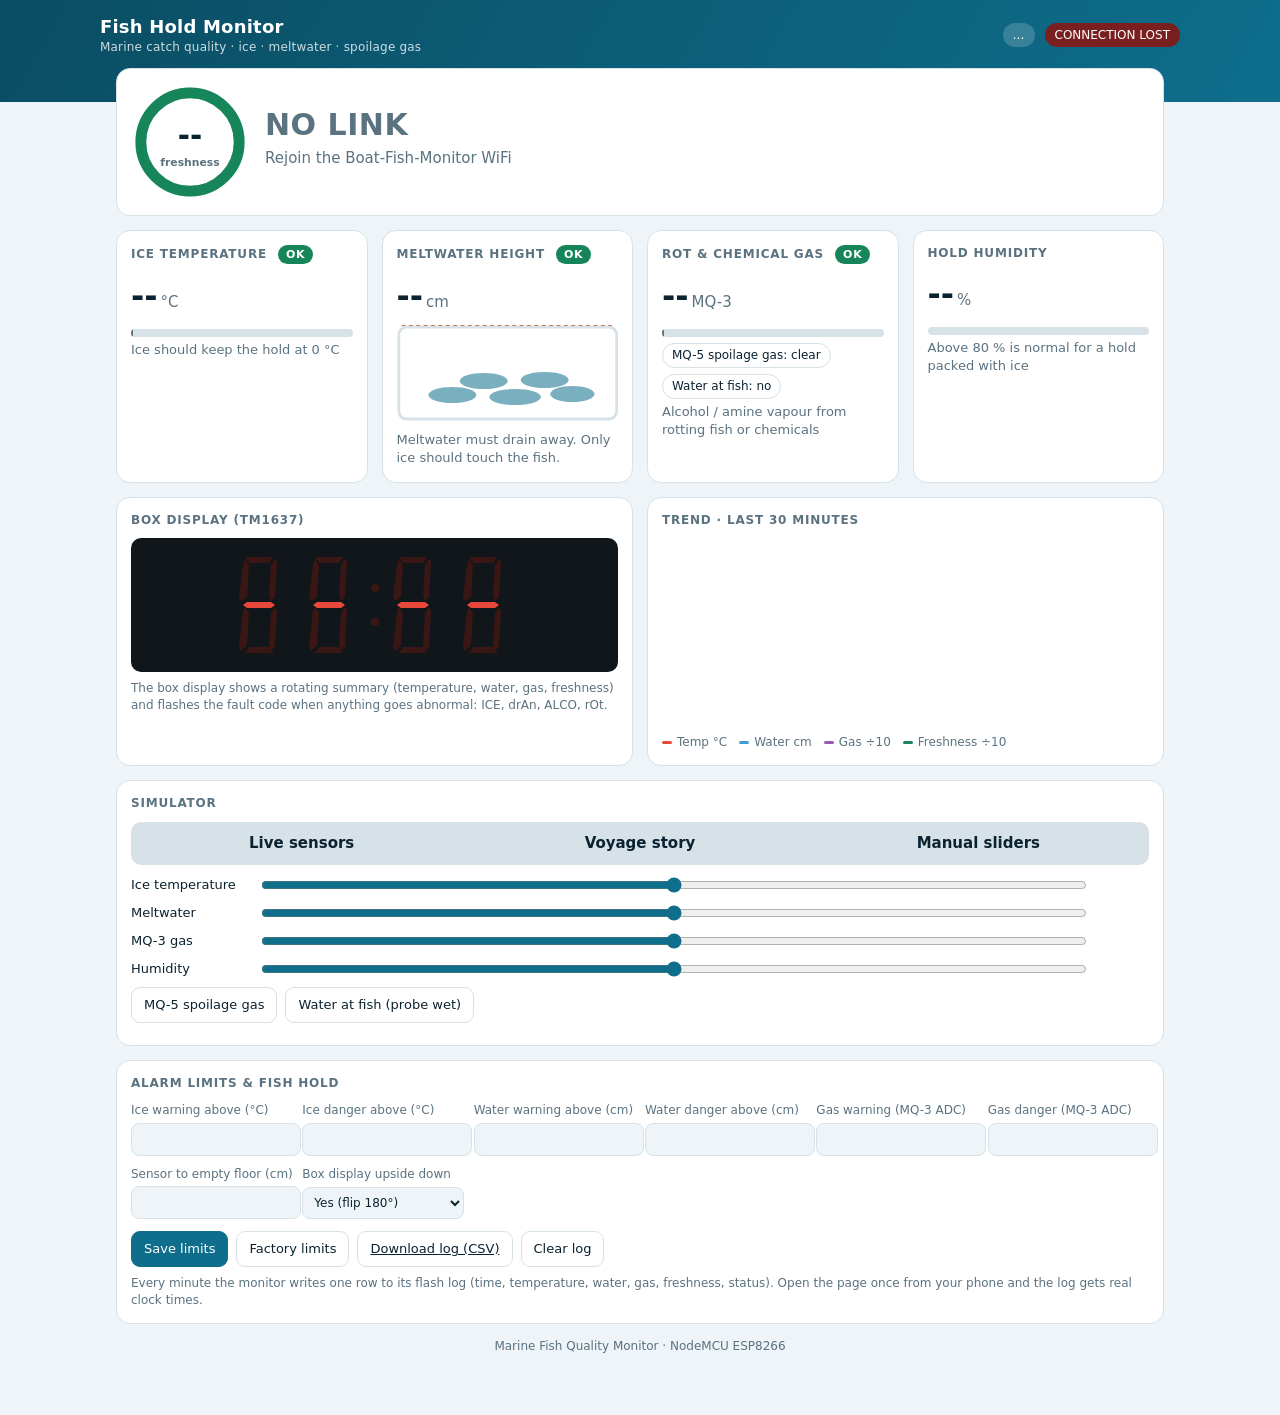
==== iot/fish_quality_monitor/dashboard/index.html @ c2ebf8be "IoT: replace with Marine Fish Quality Monitor (NodeMCU ESP8266) Fish-hold supervisor: DHT11 ice temp" ====
<!doctype html>
<html lang="en">
<head>
<meta charset="utf-8">
<meta name="viewport" content="width=device-width,initial-scale=1">
<title>Fish Hold Monitor</title>
<style>
:root{--bg:#eef4f7;--card:#fff;--ink:#0b2230;--mute:#5b7280;--line:#d6e2e8;--sea:#0e6e8c;--sea2:#0a4d63;
--ok:#16865a;--warn:#c27c00;--bad:#c62828;--water:#3d9bd6;--ice:#bfe6f5;--seg:#e8483b;--segoff:#3a1714;--panel:#10161a}
@media (prefers-color-scheme:dark){:root{--bg:#081419;--card:#0f2129;--ink:#e3eef2;--mute:#8aa3ae;--line:#1d3743;
--sea:#3fb4d6;--sea2:#7fd2ea;--ok:#3ccf8e;--warn:#f0b43a;--bad:#ff6b5e;--water:#4aa8e0;--ice:#1d4a5c}}
*{box-sizing:border-box}body{margin:0;background:var(--bg);color:var(--ink);font:15px/1.4 system-ui,-apple-system,"Segoe UI",Roboto,sans-serif}
header{background:linear-gradient(120deg,var(--sea2),var(--sea));color:#fff;padding:14px 16px 46px}
header .row{display:flex;align-items:center;gap:10px;max-width:1080px;margin:auto}
header h1{font-size:18px;margin:0;flex:1;letter-spacing:.2px}header small{display:block;font-weight:400;opacity:.8;font-size:12px}
.pill{font-size:12px;padding:4px 10px;border-radius:99px;background:rgba(255,255,255,.18);white-space:nowrap}
.pill.off{background:#7a1f1f}
main{max-width:1080px;margin:-34px auto 0;padding:0 16px 40px;display:grid;gap:14px}
.card{background:var(--card);border:1px solid var(--line);border-radius:14px;padding:14px}
.card h2{font-size:12px;letter-spacing:.8px;text-transform:uppercase;color:var(--mute);margin:0 0 10px;font-weight:600}
.hero{display:grid;grid-template-columns:auto 1fr;gap:16px;align-items:center}
.ring{width:118px;height:118px}.ring circle{fill:none;stroke-width:11}.ring .bg{stroke:var(--line)}
.ring .fg{stroke:var(--ok);stroke-linecap:round;transition:stroke-dashoffset .6s,stroke .3s}
.ring text{fill:var(--ink);font-weight:700;text-anchor:middle}
.grade{font-size:30px;font-weight:800;letter-spacing:.5px}.advice{color:var(--mute);margin-top:2px}
.alerts{list-style:none;margin:10px 0 0;padding:0;display:grid;gap:6px;text-align:left}
.alerts li{border-radius:10px;padding:8px 10px;font-size:14px;display:flex;gap:8px}
.alerts li b{white-space:nowrap}
.a-warn{background:color-mix(in srgb,var(--warn) 14%,transparent);border-left:4px solid var(--warn)}
.a-danger{background:color-mix(in srgb,var(--bad) 14%,transparent);border-left:4px solid var(--bad)}
.a-ok{background:color-mix(in srgb,var(--ok) 12%,transparent);border-left:4px solid var(--ok)}
.tiles{display:grid;grid-template-columns:repeat(auto-fit,minmax(230px,1fr));gap:14px}
.tile .v{font-size:32px;font-weight:750}.tile .u{font-size:15px;color:var(--mute);font-weight:500;margin-left:3px}
.tile .s{font-size:13px;margin-top:4px;color:var(--mute)}
.tag{display:inline-block;font-size:11px;font-weight:700;padding:2px 8px;border-radius:99px;margin-left:6px;vertical-align:middle;color:#fff;background:var(--ok)}
.tag.warn{background:var(--warn)}.tag.danger{background:var(--bad)}.tag.na{background:var(--mute)}
.bar{height:8px;border-radius:9px;background:var(--line);margin-top:10px;position:relative;overflow:hidden}
.bar i{position:absolute;left:0;top:0;bottom:0;border-radius:9px;background:var(--sea);transition:width .5s}
.bar u{position:absolute;top:-2px;bottom:-2px;width:2px;background:var(--ink);opacity:.35}
.hold{width:100%;height:96px;margin-top:6px}
.chip{display:inline-block;font-size:12px;padding:3px 9px;border-radius:99px;border:1px solid var(--line);margin:6px 6px 0 0}
.chip.on{background:var(--bad);color:#fff;border-color:var(--bad)}
.two{display:grid;grid-template-columns:1fr 1fr;gap:14px}
.seg{background:var(--panel);border-radius:10px;padding:12px;display:flex;justify-content:center}
.seg svg{width:100%;max-width:300px;height:auto}
canvas{width:100%;height:190px;display:block}
.legend{display:flex;flex-wrap:wrap;gap:12px;font-size:12px;color:var(--mute);margin-top:6px}
.legend span:before{content:"";display:inline-block;width:10px;height:3px;border-radius:2px;margin-right:5px;vertical-align:middle;background:var(--c)}
.seg-tabs{display:flex;background:var(--line);border-radius:10px;padding:3px;gap:3px;margin-bottom:10px}
.seg-tabs button{flex:1;border:0;background:transparent;color:var(--ink);padding:8px;border-radius:8px;font:inherit;font-weight:600;cursor:pointer}
.seg-tabs button.on{background:var(--card);box-shadow:0 1px 3px rgba(0,0,0,.15)}
label.sl{display:grid;grid-template-columns:120px 1fr 56px;gap:8px;align-items:center;font-size:13px;margin:8px 0}
label.sl output{text-align:right;font-variant-numeric:tabular-nums;font-weight:600}
input[type=range]{width:100%;accent-color:var(--sea)}
.tg{display:flex;gap:8px;flex-wrap:wrap;margin-top:6px}
.tg button,.btn{border:1px solid var(--line);background:var(--card);color:var(--ink);border-radius:9px;padding:8px 12px;font:inherit;font-size:13px;cursor:pointer}
.tg button.on{background:var(--bad);border-color:var(--bad);color:#fff}
.btn.pri{background:var(--sea);border-color:var(--sea);color:#fff}
.grid-set{display:grid;grid-template-columns:repeat(auto-fit,minmax(150px,1fr));gap:10px}
.grid-set label{font-size:12px;color:var(--mute);display:grid;gap:4px}
.grid-set input{font:inherit;padding:7px 9px;border:1px solid var(--line);border-radius:8px;background:var(--bg);color:var(--ink)}
.note{font-size:12px;color:var(--mute);margin-top:8px}
.phase{font-size:13px;margin-top:6px;color:var(--sea)}
footer{text-align:center;font-size:12px;color:var(--mute);padding-bottom:20px}
@media (max-width:640px){.two{grid-template-columns:1fr}.hero{grid-template-columns:1fr;justify-items:center;text-align:center}
label.sl{grid-template-columns:96px 1fr 50px}.hero>div{width:100%}.alerts li{flex-direction:column;gap:2px}header{padding-bottom:42px}}
</style>
</head>
<body>
<header><div class="row">
<h1>Fish Hold Monitor<small>Marine catch quality · ice · meltwater · spoilage gas</small></h1>
<span class="pill" id="mode">…</span><span class="pill" id="link">connecting</span>
</div></header>
<main>
<section class="card hero">
  <svg class="ring" viewBox="0 0 120 120"><circle class="bg" cx="60" cy="60" r="50"/>
  <circle class="fg" id="ring" cx="60" cy="60" r="50" stroke-dasharray="314.16" stroke-dashoffset="0" transform="rotate(-90 60 60)"/>
  <text x="60" y="64" font-size="30" id="score">--</text><text x="60" y="84" font-size="11" fill="currentColor" style="fill:var(--mute)">freshness</text></svg>
  <div><div class="grade" id="grade">—</div><div class="advice" id="advice">Waiting for the monitor…</div>
  <div class="phase" id="phase"></div><ul class="alerts" id="alerts"></ul></div>
</section>

<section class="tiles">
  <div class="card tile"><h2>Ice temperature <span class="tag" id="tTag">OK</span></h2>
    <div><span class="v" id="tV">--</span><span class="u">°C</span></div>
    <div class="bar"><i id="tBar"></i><u id="tMk1"></u><u id="tMk2"></u></div>
    <div class="s" id="tS">Ice should keep the hold at 0 °C</div></div>
  <div class="card tile"><h2>Meltwater height <span class="tag" id="wTag">OK</span></h2>
    <div><span class="v" id="wV">--</span><span class="u">cm</span></div>
    <svg class="hold" viewBox="0 0 240 96" preserveAspectRatio="none">
      <rect x="2" y="2" width="236" height="92" rx="8" fill="none" stroke="var(--line)" stroke-width="3"/>
      <rect id="wFill" x="5" y="91" width="230" height="0" fill="var(--water)" opacity=".75"/>
      <g fill="var(--sea)" opacity=".55" id="fish"><ellipse cx="60" cy="70" rx="26" ry="8"/><ellipse cx="128" cy="72" rx="28" ry="8"/><ellipse cx="190" cy="69" rx="24" ry="8"/>
      <ellipse cx="94" cy="56" rx="26" ry="8"/><ellipse cx="160" cy="55" rx="26" ry="8"/></g>
      <line id="wWarn" x1="5" x2="235" stroke="var(--warn)" stroke-dasharray="4 4"/><line id="wDang" x1="5" x2="235" stroke="var(--bad)" stroke-dasharray="4 4"/>
    </svg>
    <div class="s" id="wS">Meltwater must drain away. Only ice should touch the fish.</div></div>
  <div class="card tile"><h2>Rot &amp; chemical gas <span class="tag" id="gTag">OK</span></h2>
    <div><span class="v" id="gV">--</span><span class="u">MQ-3</span></div>
    <div class="bar"><i id="gBar"></i><u id="gMk1"></u><u id="gMk2"></u></div>
    <span class="chip" id="mq5">MQ-5 spoilage gas: clear</span><span class="chip" id="wet">Water at fish: no</span>
    <div class="s" id="gS">Alcohol / amine vapour from rotting fish or chemicals</div></div>
  <div class="card tile"><h2>Hold humidity</h2>
    <div><span class="v" id="hV">--</span><span class="u">%</span></div>
    <div class="bar"><i id="hBar" style="background:var(--water)"></i></div>
    <div class="s">Above 80 % is normal for a hold packed with ice</div></div>
</section>

<section class="two">
  <div class="card"><h2>Box display (TM1637)</h2>
    <div class="seg"><svg id="segs" viewBox="0 0 300 110"></svg></div>
    <div class="note">The box display shows a rotating summary (temperature, water, gas, freshness) and flashes the fault code when anything goes abnormal: ICE, drAn, ALCO, rOt.</div></div>
  <div class="card"><h2>Trend · last 30 minutes</h2><canvas id="chart"></canvas>
    <div class="legend"><span style="--c:#e8483b">Temp °C</span><span style="--c:#3d9bd6">Water cm</span><span style="--c:#9b59b6">Gas ÷10</span><span style="--c:#16865a">Freshness ÷10</span></div></div>
</section>

<section class="card"><h2>Simulator</h2>
  <div class="seg-tabs" id="modeTabs"><button data-m="live">Live sensors</button><button data-m="story">Voyage story</button><button data-m="manual">Manual sliders</button></div>
  <div id="manual">
    <label class="sl">Ice temperature<input type="range" id="sT" min="-2" max="12" step="0.5"><output id="oT"></output></label>
    <label class="sl">Meltwater<input type="range" id="sW" min="0" max="12" step="0.5"><output id="oW"></output></label>
    <label class="sl">MQ-3 gas<input type="range" id="sG" min="0" max="1023" step="1"><output id="oG"></output></label>
    <label class="sl">Humidity<input type="range" id="sH" min="30" max="100" step="1"><output id="oH"></output></label>
    <div class="tg"><button id="bRot">MQ-5 spoilage gas</button><button id="bWet">Water at fish (probe wet)</button></div>
  </div>
  <div class="note" id="simNote"></div>
</section>

<section class="card"><h2>Alarm limits &amp; fish hold</h2>
  <div class="grid-set">
    <label>Ice warning above (°C)<input id="cTw" type="number" step="0.5"></label>
    <label>Ice danger above (°C)<input id="cTd" type="number" step="0.5"></label>
    <label>Water warning above (cm)<input id="cWw" type="number" step="0.5"></label>
    <label>Water danger above (cm)<input id="cWd" type="number" step="0.5"></label>
    <label>Gas warning (MQ-3 ADC)<input id="cGw" type="number" step="10"></label>
    <label>Gas danger (MQ-3 ADC)<input id="cGd" type="number" step="10"></label>
    <label>Sensor to empty floor (cm)<input id="cDepth" type="number" step="1"></label>
    <label>Box display upside down<select id="cFlip" style="font:inherit;padding:7px;border-radius:8px;border:1px solid var(--line);background:var(--bg);color:var(--ink)"><option value="1">Yes (flip 180°)</option><option value="0">No</option></select></label>
  </div>
  <div class="tg" style="margin-top:12px"><button class="btn pri" id="save">Save limits</button><button class="btn" id="reset">Factory limits</button>
  <a class="btn" id="dl" href="/log.csv">Download log (CSV)</a><button class="btn" id="clr">Clear log</button></div>
  <div class="note">Every minute the monitor writes one row to its flash log (time, temperature, water, gas, freshness, status). Open the page once from your phone and the log gets real clock times.</div>
</section>
<footer id="foot">Marine Fish Quality Monitor · NodeMCU ESP8266</footer>
</main>
<script>
"use strict";
const $=id=>document.getElementById(id);
const AL={ICE:1,DRAIN:2,ALCO:4,ROT:8,SENSOR:16};
let D=null,lastOk=0,standalone=location.protocol==="file:"||/[?&]demo/.test(location.search),everOk=false,editing=0;

/* ---------- offline twin of the firmware (used when the page is opened without the board) ---------- */
const twin={t0:Date.now(),cfg:{depth:40,tw:1,td:4,ww:2,wd:5,gw:350,gd:550,flip:1},sim:1,story:1,
 man:{t:0.5,h:92,w:0.8,g:190,r:false,wet:false},hist:[],lastH:0,
 up(){return (Date.now()-this.t0)/1000},
 ramp(t,a,b,x,y){if(t<=a)return x;if(t>=b)return y;const k=(t-a)/(b-a);return x+(y-x)*k*k*(3-2*k)},
 n(a){return (Math.random()*2-1)*a},
 phase(t){return t<40?"Fresh catch on ice":t<80?"Ice melting":t<130?"Drain outlet blocked":t<150?"Outlet cleared":t<200?"Fish starting to rot":"Fresh ice and new catch"},
 read(){const c=this.cfg;let r;
  if(!this.story){const m=this.man;r={temp:m.t,hum:m.h,water:m.w,mq3:m.g,mq5:m.r,wet:m.wet}}
  else{const t=this.up()%240,R=this.ramp.bind(this);let T=R(t,40,80,.4,3);if(t>=80)T=R(t,80,130,3,2);if(t>=150)T=R(t,150,195,2,5.5);if(t>=200)T=R(t,200,225,5.5,.4);
   let W=R(t,40,80,.8,1.8);if(t>=80)W=R(t,80,125,1.8,7);if(t>=130)W=R(t,130,145,7,1);if(t>=200)W=R(t,200,215,1,.8);
   let G=190;if(t>=150)G=R(t,150,195,190,640);if(t>=200)G=R(t,200,220,640,190);
   W=Math.max(0,W+this.n(.15));r={temp:T+this.n(.15),hum:91+this.n(2),water:W,mq3:Math.round(G+this.n(8)),mq5:t>=178&&t<205,wet:W>3}}
  const lv=(v,w,d)=>v>d?"danger":v>w?"warn":"ok",o={ok:0,warn:1,danger:2};
  let tL=lv(r.temp,c.tw,c.td),wL=lv(r.water,c.ww,c.wd);if(r.wet&&wL==="ok")wL="warn";
  let gL=lv(r.mq3,c.gw,c.gd);let a=0;if(tL!=="ok")a|=1;if(wL!=="ok")a|=2;if(gL!=="ok")a|=4;if(r.mq5){a|=8;gL="danger"}
  const L=["ok","warn","danger"][Math.max(o[tL],o[wL],o[gL])];
  let s=100;if(r.temp>0)s-=r.temp*6;if(r.water>c.ww)s-=(r.water-c.ww)*10;if(r.wet)s-=8;if(r.mq3>220)s-=(r.mq3-220)/7;if(r.mq5)s-=25;
  s=Math.max(0,Math.min(100,Math.round(s)));
  const now=Date.now();if(now-this.lastH>=10000||!this.hist.length){this.lastH=now;this.hist.push([Math.round(r.temp*10),Math.round(r.water*10),r.mq3,s,(r.wet?1:0)|(r.mq5?2:0)|(o[L]<<2)|16]);if(this.hist.length>180)this.hist.shift()}
  return Object.assign(r,{dist:c.depth-r.water,score:s,grade:s>=80?"FRESH":s>=60?"GOOD":s>=40?"CHECK":"SPOILED",level:L,tempLv:tL,waterLv:wL,gasLv:gL,alerts:a,warmup:0,
   sim:this.sim,story:this.story,phase:this.story?this.phase(this.up()%240):"",uptime:Math.round(this.up()),epoch:Math.round(now/1000),clients:1,cfg:Object.assign({},c)})},
 api(path){const u=new URL(path,"http://x/"),q=u.searchParams,c=this.cfg;
  if(u.pathname==="/api/history")return{period:10,p:this.hist};
  if(u.pathname==="/api/settings"){if(q.has("mode")){this.sim=q.get("mode")==="sim"?1:0}if(q.has("story"))this.story=q.get("story")==="1"?1:0;
   if(q.has("reset"))Object.assign(c,{depth:40,tw:1,td:4,ww:2,wd:5,gw:350,gd:550,flip:1});
   for(const k of["depth","tw","td","ww","wd","gw","gd","flip"])if(q.has(k))c[k]=+q.get(k)}
  if(u.pathname==="/api/sim"){const m=this.man;for(const[k,f]of[["t","t"],["h","h"],["w","w"],["g","g"]])if(q.has(k))m[f]=+q.get(k);
   if(q.has("r"))m.r=q.get("r")==="1";if(q.has("wet"))m.wet=q.get("wet")==="1";this.sim=1;this.story=0}
  if(!this.sim){return Object.assign(this.read(),{temp:null,hum:null,water:null,dist:null,mq3:null,mq5:false,wet:false,score:100,grade:"FRESH",level:"warn",tempLv:"ok",waterLv:"ok",gasLv:"ok",alerts:16,sim:0,phase:""})}
  return this.read()}};

async function api(path){
  if(standalone)return twin.api(path);
  const r=await fetch(path,{cache:"no-store"});if(!r.ok)throw new Error(r.status);return r.json();
}

/* ---------- seven-segment mirror (same glyphs and logic as the firmware) ---------- */
const G={"0":0x3F,"1":6,"2":0x5B,"3":0x4F,"4":0x66,"5":0x6D,"6":0x7D,"7":7,"8":0x7F,"9":0x6F,A:0x77,b:0x7C,C:0x39,c:0x58,d:0x5E,E:0x79,F:0x71,G:0x3D,H:0x76,h:0x74,I:0x30,L:0x38,n:0x54,O:0x3F,o:0x5C,P:0x73,r:0x50,S:0x6D,t:0x78,U:0x3E,u:0x1C,y:0x6E,"-":0x40,"*":0x63};
(function buildSegs(){const s=$("segs");let h="";const P=[[8,2,36,2,32,8,12,8],[38,4,40,6,38,42,34,46,32,40,34,10],[38,52,40,56,38,92,34,96,32,90,34,58],[12,92,32,92,36,98,8,98],[6,56,8,52,12,58,10,90,4,96,2,92],[6,10,8,4,12,10,10,42,4,46,2,42],[10,47,34,47,38,50,34,53,10,53,6,50]];
 for(let d=0;d<4;d++){const x=12+d*70+(d>1?14:0);for(let k=0;k<7;k++){const pts=[];for(let i=0;i<P[k].length;i+=2)pts.push((P[k][i]+x)+","+(P[k][i+1]+5));h+=`<polygon id="g${d}${k}" points="${pts.join(" ")}"/>`}}
 h+=`<circle id="col1" cx="150" cy="38" r="4"/><circle id="col2" cx="150" cy="72" r="4"/>`;s.innerHTML=h})();
function segShow(txt){for(let d=0;d<4;d++){const g=G[txt[d]]||0;for(let k=0;k<7;k++)$("g"+d+k).style.fill=(g>>k)&1?"var(--seg)":"var(--segoff)"}
 $("col1").style.fill=$("col2").style.fill="var(--segoff)"}
const pad=(v,n)=>String(v).padStart(n," ");
function segFrame(){
  if(!D){segShow("----");return}
  const ms=Date.now(),f=D,tmp=f.temp==null?"E-dH":pad(Math.max(-9,Math.min(99,Math.round(f.temp))),2)+"*C",
   wat=f.water==null?"E-US":"H"+pad(Math.min(999,Math.round(f.water)),3),gas=f.mq3==null?"E-AL":"AL"+pad(Math.min(99,Math.floor(f.mq3*100/1024)),2),
   sc=f.score>=100?"F100":"Fr"+pad(f.score,2);
  if(f.warmup>0&&!(f.alerts&~AL.SENSOR)){segShow(Math.floor(ms/1500)%2?"PrE ":pad(f.warmup,4));return}
  if(!f.alerts){segShow([tmp,wat,gas,sc][Math.floor(ms/2500)%4]);return}
  const list=[0,1,2,3,4].filter(i=>f.alerts&(1<<i)),slot=Math.floor(ms/1200),w=list[Math.floor(slot/2)%list.length],val=slot%2;
  if(ms%500>=330){segShow("    ");return}
  segShow([val?tmp:"ICE ",val?wat:"drAn",val?gas:"ALCO",val?"GAS ":"rOt ",f.temp==null?tmp:f.water==null?wat:gas][w]);
}
setInterval(segFrame,100);

/* ---------- rendering ---------- */
const tagTxt={ok:"OK",warn:"WARNING",danger:"DANGER"};
function tag(el,lv,na){el.className="tag "+(na?"na":lv==="ok"?"":lv);el.textContent=na?"NO SENSOR":tagTxt[lv]}
function pct(v,lo,hi){return Math.max(0,Math.min(100,(v-lo)/(hi-lo)*100))}
function fmt(v,d){return v==null?"--":(+v).toFixed(d)}
function render(){
  const f=D,c=f.cfg,col={ok:"var(--ok)",warn:"var(--warn)",danger:"var(--bad)"};
  $("score").textContent=f.score;$("ring").style.strokeDashoffset=314.16*(1-f.score/100);
  $("ring").style.stroke=f.score>=60?"var(--ok)":f.score>=40?"var(--warn)":"var(--bad)";
  $("grade").textContent=f.grade;$("grade").style.color=col[f.level];
  const A=[];
  if(f.alerts&AL.ROT)A.push(["danger","Spoilage gas","MQ-5 tripped. Fish may be rotting. Inspect the catch and remove spoiled fish."]);
  if(f.alerts&AL.ALCO)A.push([f.gasLv==="danger"?"danger":"warn","Alcohol / chemical vapour",f.gasLv==="danger"?"Strong vapour: rotten fish or a chemical preservative used on the catch.":"Vapour rising. Early spoilage. Check the catch soon."]);
  if(f.alerts&AL.DRAIN)A.push([f.waterLv,"Meltwater",f.waterLv==="danger"?"Water "+fmt(f.water,1)+" cm. The drain outlet is blocked. Open it now, the fish are soaking.":(f.wet?"Water has reached the fish. Check the drain outlet.":"Water building up ("+fmt(f.water,1)+" cm). The drain is slowing.")]);
  if(f.alerts&AL.ICE)A.push([f.tempLv,"Ice",f.tempLv==="danger"?"Hold at "+fmt(f.temp,1)+" °C. No ice left. Add crushed ice immediately.":"Above 0 °C. The ice is melting. Top up the ice."]);
  if(f.alerts&AL.SENSOR)A.push(["warn","Sensor check",["temp","water","mq3"].filter(k=>f[k]==null).map(k=>({temp:"DHT11",water:"ultrasonic",mq3:"MQ-3"})[k]).join(", ")+" not answering. Check the wiring, or switch to the simulator."]);
  $("alerts").innerHTML=A.length?A.map(a=>`<li class="a-${a[0]}"><b>${a[1]}</b><span>${a[2]}</span></li>`).join(""):`<li class="a-ok"><b>All good</b><span>Ice is holding, the drain is clear and no spoilage gas.</span></li>`;
  $("advice").textContent=f.warmup>0?"Gas sensors warming up: "+f.warmup+" s":f.level==="ok"?"Catch is in good condition":f.level==="warn"?"Something needs attention":"Act now to save the catch";
  $("phase").textContent=f.sim?(f.story?"Simulator · voyage story: "+f.phase:"Simulator · manual values"):"";
  // temperature
  tag($("tTag"),f.tempLv,f.temp==null);$("tV").textContent=fmt(f.temp,1);
  $("tBar").style.width=f.temp==null?0:pct(f.temp,-2,12)+"%";$("tBar").style.background=col[f.tempLv];
  $("tMk1").style.left=pct(c.tw,-2,12)+"%";$("tMk2").style.left=pct(c.td,-2,12)+"%";
  // water
  tag($("wTag"),f.waterLv,f.water==null);$("wV").textContent=fmt(f.water,1);
  const sc=86/12,wh=f.water==null?0:Math.min(86,f.water*sc);$("wFill").setAttribute("y",91-wh);$("wFill").setAttribute("height",wh);
  for(const[id,v]of[["wWarn",c.ww],["wDang",c.wd]]){const y=91-Math.min(86,v*sc);$(id).setAttribute("y1",y);$(id).setAttribute("y2",y)}
  $("wS").textContent=f.water==null?"Ultrasonic sensor not answering":"Surface "+fmt(f.dist,1)+" cm below the sensor · limits "+c.ww+" / "+c.wd+" cm";
  // gas
  tag($("gTag"),f.gasLv,f.mq3==null);$("gV").textContent=f.mq3==null?"--":f.mq3;
  $("gBar").style.width=f.mq3==null?0:pct(f.mq3,0,1023)+"%";$("gBar").style.background=col[f.gasLv];
  $("gMk1").style.left=pct(c.gw,0,1023)+"%";$("gMk2").style.left=pct(c.gd,0,1023)+"%";
  $("mq5").className="chip"+(f.mq5?" on":"");$("mq5").textContent="MQ-5 spoilage gas: "+(f.mq5?"DETECTED":"clear");
  $("wet").className="chip"+(f.wet?" on":"");$("wet").textContent="Water at fish: "+(f.wet?"YES":"no");
  $("hV").textContent=fmt(f.hum,0);$("hBar").style.width=f.hum==null?0:f.hum+"%";
  // mode
  $("mode").textContent=f.sim?"SIMULATOR":"LIVE SENSORS";
  const m=!f.sim?"live":f.story?"story":"manual";
  document.querySelectorAll("#modeTabs button").forEach(b=>b.classList.toggle("on",b.dataset.m===m));
  $("manual").style.display=m==="manual"?"":"none";
  $("simNote").textContent=m==="live"?"Reading the real sensors. Missing sensors show as NO SENSOR, never a fake number.":m==="story"?"A 4-minute voyage plays through every alarm: ice melting, blocked drain, rotting fish, then fresh ice. Live: "+f.phase:"Move the sliders. The board's display, red LED, alarms and log react exactly as with real sensors.";
  if(m==="manual"&&!editing){$("sT").value=f.temp;$("sW").value=f.water;$("sG").value=f.mq3;$("sH").value=f.hum;$("bRot").classList.toggle("on",f.mq5);$("bWet").classList.toggle("on",f.wet);showOut()}
  if(document.activeElement.tagName!=="INPUT"&&document.activeElement.tagName!=="SELECT"){
    $("cTw").value=c.tw;$("cTd").value=c.td;$("cWw").value=c.ww;$("cWd").value=c.wd;$("cGw").value=c.gw;$("cGd").value=c.gd;$("cDepth").value=c.depth;$("cFlip").value=c.flip}
  const up=f.uptime,hh=Math.floor(up/3600),mm=Math.floor(up/60)%60;
  $("foot").textContent=(standalone?"Offline simulator (no board connected)":"Monitor running "+hh+" h "+mm+" min · "+f.clients+" device(s) on the hotspot")+" · Marine Fish Quality Monitor";
}
function showOut(){$("oT").textContent=(+$("sT").value).toFixed(1)+" °C";$("oW").textContent=(+$("sW").value).toFixed(1)+" cm";$("oG").textContent=$("sG").value;$("oH").textContent=$("sH").value+" %"}

/* ---------- chart ---------- */
async function chart(){
  let h;try{h=await api("/api/history")}catch(e){return}
  const cv=$("chart"),dpr=devicePixelRatio||1,W=cv.clientWidth,H=cv.clientHeight;cv.width=W*dpr;cv.height=H*dpr;
  const x=cv.getContext("2d");x.scale(dpr,dpr);x.clearRect(0,0,W,H);
  const css=getComputedStyle(document.documentElement),line=css.getPropertyValue("--line"),mute=css.getPropertyValue("--mute");
  const L=28,R=6,T=6,B=18,pw=W-L-R,ph=H-T-B,max=12;
  x.font="10px system-ui";x.fillStyle=mute;x.strokeStyle=line;x.lineWidth=1;
  for(let v=0;v<=max;v+=3){const y=Math.round(T+ph-(v/max)*ph)+.5;x.globalAlpha=.6;x.beginPath();x.moveTo(L,y);x.lineTo(W-R,y);x.stroke();x.globalAlpha=1;x.fillText(v,6,y+3)}
  const p=h.p,n=p.length;x.fillText(n?"-"+Math.round(n*h.period/60)+" min":"collecting…",L,H-4);x.fillText("now",W-R-20,H-4);
  if(n<2)return;
  const ser=[[0,"#e8483b",.1],[1,"#3d9bd6",.1],[2,"#9b59b6",.01],[3,"#16865a",.1]];
  for(const[i,c,k]of ser){x.strokeStyle=c;x.lineWidth=2;x.beginPath();let pen=false;
    p.forEach((r,j)=>{if(r[i]==null){pen=false;return}const X=L+j/(n-1)*pw,Y=T+ph-Math.max(0,Math.min(max,r[i]*k))/max*ph;pen?x.lineTo(X,Y):x.moveTo(X,Y);pen=true});x.stroke()}
}

/* ---------- controls ---------- */
async function send(path){try{D=await api(path);render()}catch(e){}}
document.querySelectorAll("#modeTabs button").forEach(b=>b.onclick=()=>{const m=b.dataset.m;
  if(m==="live")send("/api/settings?mode=live");else if(m==="story")send("/api/settings?mode=sim&story=1");
  else send("/api/sim?t="+(D&&D.temp!=null?D.temp:0.5)+"&w="+(D&&D.water!=null?D.water:1)+"&g="+(D&&D.mq3!=null?D.mq3:190)+"&h="+(D&&D.hum!=null?D.hum:90))});
let simTimer;
function pushSim(){editing=Date.now();showOut();clearTimeout(simTimer);simTimer=setTimeout(()=>send("/api/sim?t="+$("sT").value+"&w="+$("sW").value+"&g="+$("sG").value+"&h="+$("sH").value),120)}
["sT","sW","sG","sH"].forEach(id=>$(id).addEventListener("input",pushSim));
$("bRot").onclick=()=>{editing=Date.now();send("/api/sim?r="+(D&&D.mq5?0:1))};
$("bWet").onclick=()=>{editing=Date.now();send("/api/sim?wet="+(D&&D.wet?0:1))};
$("save").onclick=()=>send(`/api/settings?tw=${$("cTw").value}&td=${$("cTd").value}&ww=${$("cWw").value}&wd=${$("cWd").value}&gw=${$("cGw").value}&gd=${$("cGd").value}&depth=${$("cDepth").value}&flip=${$("cFlip").value}`).then(()=>{$("save").textContent="Saved ✓";setTimeout(()=>$("save").textContent="Save limits",1500)});
$("reset").onclick=()=>{if(confirm("Restore factory alarm limits?"))send("/api/settings?reset=1")};
$("clr").onclick=async()=>{if(!confirm("Delete the flash log?"))return;if(!standalone)await fetch("/api/log/clear");alert("Log cleared")};
if(standalone)$("dl").onclick=e=>{e.preventDefault();const rows=["temp_c,water_cm,mq3_adc,freshness"].concat(twin.hist.map(r=>[r[0]/10,r[1]/10,r[2],r[3]].join(",")));
  const a=document.createElement("a");a.href=URL.createObjectURL(new Blob([rows.join("\n")],{type:"text/csv"}));a.download="fish_hold_sim_log.csv";a.click()};

/* ---------- polling ---------- */
async function poll(){
  if(editing&&Date.now()-editing>1500)editing=0;
  try{D=await api("/api/data");lastOk=Date.now();everOk=true;render();$("link").textContent=standalone?"offline demo":"live";$("link").className="pill"}
  catch(e){if(!everOk&&!standalone&&Date.now()-start>4000){standalone=true;return}
    if(Date.now()-lastOk>4000){$("link").textContent="CONNECTION LOST";$("link").className="pill off";$("grade").textContent="NO LINK";$("grade").style.color="var(--mute)";$("advice").textContent="Rejoin the Boat-Fish-Monitor WiFi"}}
}
const start=Date.now();
if(!standalone)fetch("/api/time?t="+Math.floor(Date.now()/1000)).catch(()=>{});
poll();setInterval(poll,1000);chart();setInterval(chart,10000);addEventListener("resize",chart);
</script>
</body>
</html>
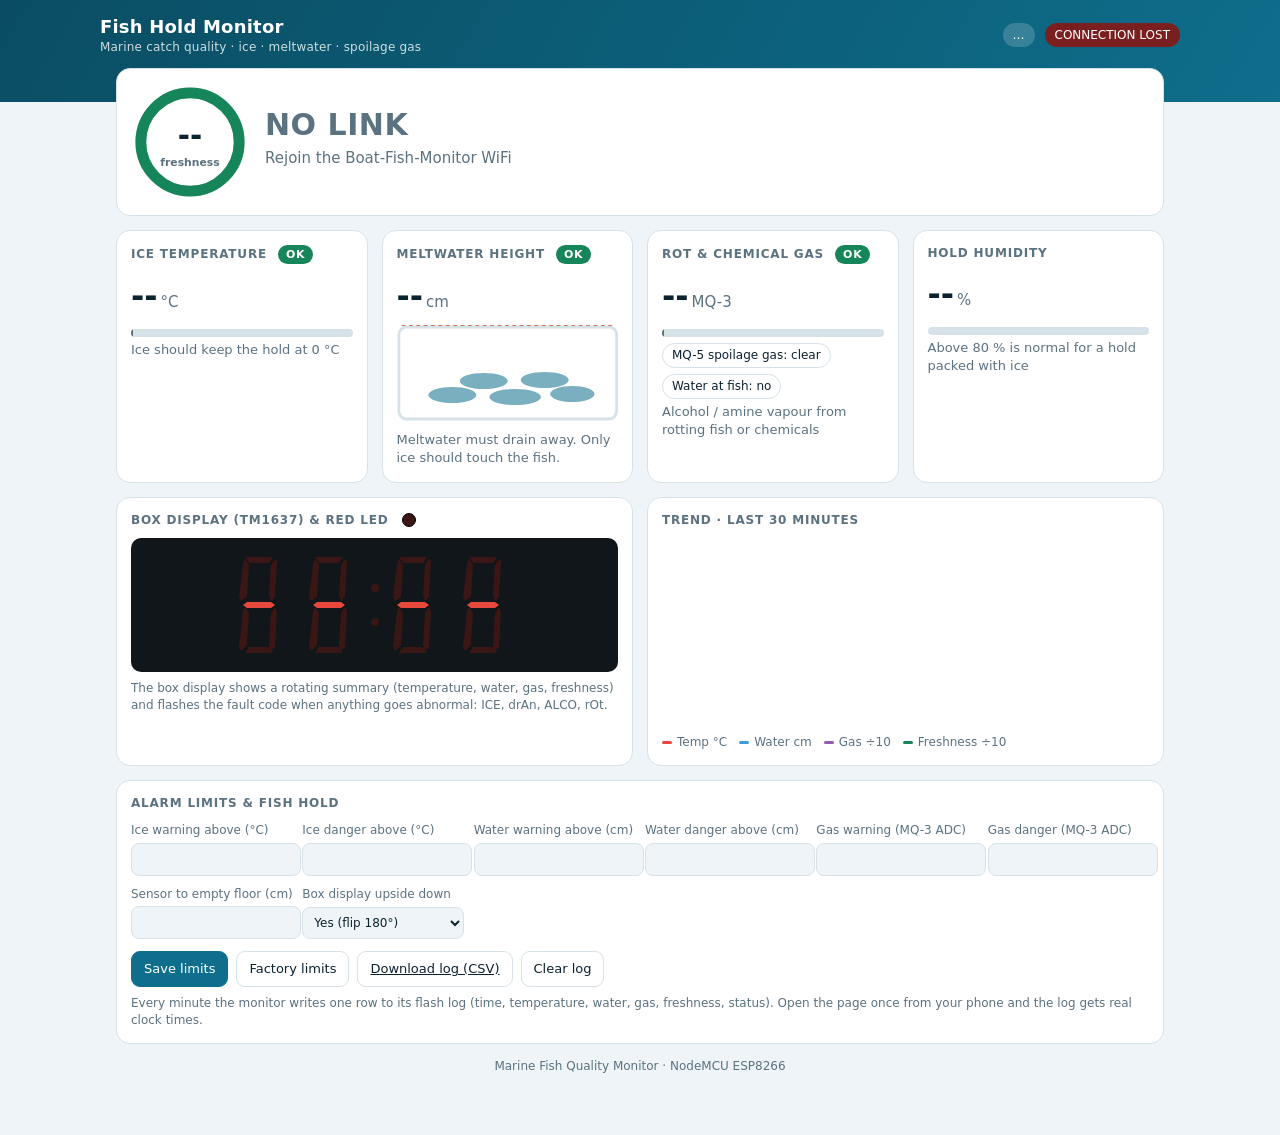
==== commit 29324504: "IoT: simulator as a laptop page with sliders beside the dashboard The board's page at 192.168.4.1 is" ====
--- a/iot/fish_quality_monitor/dashboard/index.html
+++ b/iot/fish_quality_monitor/dashboard/index.html
@@ -15,7 +15,15 @@
 header h1{font-size:18px;margin:0;flex:1;letter-spacing:.2px}header small{display:block;font-weight:400;opacity:.8;font-size:12px}
 .pill{font-size:12px;padding:4px 10px;border-radius:99px;background:rgba(255,255,255,.18);white-space:nowrap}
 .pill.off{background:#7a1f1f}
-main{max-width:1080px;margin:-34px auto 0;padding:0 16px 40px;display:grid;gap:14px}
+main{display:grid;gap:14px;min-width:0}
+.wrap{max-width:1080px;margin:-34px auto 0;padding:0 16px 40px}
+aside{display:none}
+body.sim .wrap{max-width:1440px;display:grid;grid-template-columns:minmax(0,1fr) 340px;gap:14px;align-items:start}
+body.sim aside{display:block;position:sticky;top:12px}
+aside h3{font-size:15px;margin:0 0 4px}
+.led{display:inline-block;width:14px;height:14px;border-radius:50%;background:#3a1714;vertical-align:middle;margin-left:8px;border:1px solid #000}
+.led.on{background:#ff2a1a;box-shadow:0 0 10px #ff2a1a}
+@media (max-width:900px){body.sim .wrap{grid-template-columns:1fr}body.sim aside{position:static;order:-1}}
 .card{background:var(--card);border:1px solid var(--line);border-radius:14px;padding:14px}
 .card h2{font-size:12px;letter-spacing:.8px;text-transform:uppercase;color:var(--mute);margin:0 0 10px;font-weight:600}
 .hero{display:grid;grid-template-columns:auto 1fr;gap:16px;align-items:center}
@@ -71,6 +79,7 @@
 <h1>Fish Hold Monitor<small>Marine catch quality · ice · meltwater · spoilage gas</small></h1>
 <span class="pill" id="mode">…</span><span class="pill" id="link">connecting</span>
 </div></header>
+<div class="wrap">
 <main>
 <section class="card hero">
   <svg class="ring" viewBox="0 0 120 120"><circle class="bg" cx="60" cy="60" r="50"/>
@@ -107,23 +116,11 @@
 </section>
 
 <section class="two">
-  <div class="card"><h2>Box display (TM1637)</h2>
+  <div class="card"><h2>Box display (TM1637) &amp; red LED <span class="led" id="led"></span></h2>
     <div class="seg"><svg id="segs" viewBox="0 0 300 110"></svg></div>
     <div class="note">The box display shows a rotating summary (temperature, water, gas, freshness) and flashes the fault code when anything goes abnormal: ICE, drAn, ALCO, rOt.</div></div>
   <div class="card"><h2>Trend · last 30 minutes</h2><canvas id="chart"></canvas>
     <div class="legend"><span style="--c:#e8483b">Temp °C</span><span style="--c:#3d9bd6">Water cm</span><span style="--c:#9b59b6">Gas ÷10</span><span style="--c:#16865a">Freshness ÷10</span></div></div>
-</section>
-
-<section class="card"><h2>Simulator</h2>
-  <div class="seg-tabs" id="modeTabs"><button data-m="live">Live sensors</button><button data-m="story">Voyage story</button><button data-m="manual">Manual sliders</button></div>
-  <div id="manual">
-    <label class="sl">Ice temperature<input type="range" id="sT" min="-2" max="12" step="0.5"><output id="oT"></output></label>
-    <label class="sl">Meltwater<input type="range" id="sW" min="0" max="12" step="0.5"><output id="oW"></output></label>
-    <label class="sl">MQ-3 gas<input type="range" id="sG" min="0" max="1023" step="1"><output id="oG"></output></label>
-    <label class="sl">Humidity<input type="range" id="sH" min="30" max="100" step="1"><output id="oH"></output></label>
-    <div class="tg"><button id="bRot">MQ-5 spoilage gas</button><button id="bWet">Water at fish (probe wet)</button></div>
-  </div>
-  <div class="note" id="simNote"></div>
 </section>
 
 <section class="card"><h2>Alarm limits &amp; fish hold</h2>
@@ -143,14 +140,31 @@
 </section>
 <footer id="foot">Marine Fish Quality Monitor · NodeMCU ESP8266</footer>
 </main>
+<aside class="card" id="simPanel">
+  <h3>Simulator</h3>
+  <div class="note" style="margin:0 0 10px">No board needed. Move the sliders and the dashboard reacts exactly as the NodeMCU would: alarms, box display, red LED, freshness and log.</div>
+  <div class="seg-tabs" id="modeTabs"><button data-m="manual">Manual sliders</button><button data-m="story">Voyage story</button></div>
+  <div id="manual">
+    <label class="sl">Ice temperature<input type="range" id="sT" min="-2" max="12" step="0.5"><output id="oT"></output></label>
+    <label class="sl">Meltwater height<input type="range" id="sW" min="0" max="12" step="0.5"><output id="oW"></output></label>
+    <label class="sl">MQ-3 gas<input type="range" id="sG" min="0" max="1023" step="1"><output id="oG"></output></label>
+    <label class="sl">Humidity<input type="range" id="sH" min="30" max="100" step="1"><output id="oH"></output></label>
+    <div class="tg"><button id="bRot">MQ-5 spoilage gas</button><button id="bWet">Water at fish (probe wet)</button></div>
+    <div class="tg" style="margin-top:10px"><button class="btn" data-p="fresh">Fresh catch</button><button class="btn" data-p="melt">Ice melting</button><button class="btn" data-p="clog">Drain blocked</button><button class="btn" data-p="rot">Rotten fish</button><button class="btn" data-p="chem">Chemical used</button></div>
+  </div>
+  <div class="note" id="simNote"></div>
+</aside>
+</div>
 <script>
 "use strict";
 const $=id=>document.getElementById(id);
 const AL={ICE:1,DRAIN:2,ALCO:4,ROT:8,SENSOR:16};
-let D=null,lastOk=0,standalone=location.protocol==="file:"||/[?&]demo/.test(location.search),everOk=false,editing=0;
+let D=null,lastOk=0,standalone=!!window.SIM||location.protocol==="file:"||/[?&]demo/.test(location.search),everOk=false,editing=0;
+function enterSim(){standalone=true;document.body.classList.add("sim")}
+if(standalone)enterSim();
 
 /* ---------- offline twin of the firmware (used when the page is opened without the board) ---------- */
-const twin={t0:Date.now(),cfg:{depth:40,tw:1,td:4,ww:2,wd:5,gw:350,gd:550,flip:1},sim:1,story:1,
+const twin={t0:Date.now(),cfg:{depth:40,tw:1,td:4,ww:2,wd:5,gw:350,gd:550,flip:1},sim:1,story:0,
  man:{t:0.5,h:92,w:0.8,g:190,r:false,wet:false},hist:[],lastH:0,
  up(){return (Date.now()-this.t0)/1000},
  ramp(t,a,b,x,y){if(t<=a)return x;if(t>=b)return y;const k=(t-a)/(b-a);return x+(y-x)*k*k*(3-2*k)},
@@ -206,6 +220,7 @@
   segShow([val?tmp:"ICE ",val?wat:"drAn",val?gas:"ALCO",val?"GAS ":"rOt ",f.temp==null?tmp:f.water==null?wat:gas][w]);
 }
 setInterval(segFrame,100);
+setInterval(()=>{if(!D)return;const ms=Date.now(),l=D.level;$("led").classList.toggle("on",l==="danger"?ms%200<100:l==="warn"?ms%1000<500:D.warmup>0?ms%2000<60:false)},50);
 
 /* ---------- rendering ---------- */
 const tagTxt={ok:"OK",warn:"WARNING",danger:"DANGER"};
@@ -222,10 +237,11 @@
   if(f.alerts&AL.ALCO)A.push([f.gasLv==="danger"?"danger":"warn","Alcohol / chemical vapour",f.gasLv==="danger"?"Strong vapour: rotten fish or a chemical preservative used on the catch.":"Vapour rising. Early spoilage. Check the catch soon."]);
   if(f.alerts&AL.DRAIN)A.push([f.waterLv,"Meltwater",f.waterLv==="danger"?"Water "+fmt(f.water,1)+" cm. The drain outlet is blocked. Open it now, the fish are soaking.":(f.wet?"Water has reached the fish. Check the drain outlet.":"Water building up ("+fmt(f.water,1)+" cm). The drain is slowing.")]);
   if(f.alerts&AL.ICE)A.push([f.tempLv,"Ice",f.tempLv==="danger"?"Hold at "+fmt(f.temp,1)+" °C. No ice left. Add crushed ice immediately.":"Above 0 °C. The ice is melting. Top up the ice."]);
-  if(f.alerts&AL.SENSOR)A.push(["warn","Sensor check",["temp","water","mq3"].filter(k=>f[k]==null).map(k=>({temp:"DHT11",water:"ultrasonic",mq3:"MQ-3"})[k]).join(", ")+" not answering. Check the wiring, or switch to the simulator."]);
+  if(f.alerts&AL.SENSOR)A.push(["warn","Sensor check",["temp","water","mq3"].filter(k=>f[k]==null).map(k=>({temp:"DHT11",water:"ultrasonic",mq3:"MQ-3"})[k]).join(", ")+" not answering. Check the wiring (see CONNECTIONS.md)."]);
   $("alerts").innerHTML=A.length?A.map(a=>`<li class="a-${a[0]}"><b>${a[1]}</b><span>${a[2]}</span></li>`).join(""):`<li class="a-ok"><b>All good</b><span>Ice is holding, the drain is clear and no spoilage gas.</span></li>`;
   $("advice").textContent=f.warmup>0?"Gas sensors warming up: "+f.warmup+" s":f.level==="ok"?"Catch is in good condition":f.level==="warn"?"Something needs attention":"Act now to save the catch";
   $("phase").textContent=f.sim?(f.story?"Simulator · voyage story: "+f.phase:"Simulator · manual values"):"";
+  if(!f.sim&&!standalone)$("phase").textContent="";
   // temperature
   tag($("tTag"),f.tempLv,f.temp==null);$("tV").textContent=fmt(f.temp,1);
   $("tBar").style.width=f.temp==null?0:pct(f.temp,-2,12)+"%";$("tBar").style.background=col[f.tempLv];
@@ -243,11 +259,11 @@
   $("wet").className="chip"+(f.wet?" on":"");$("wet").textContent="Water at fish: "+(f.wet?"YES":"no");
   $("hV").textContent=fmt(f.hum,0);$("hBar").style.width=f.hum==null?0:f.hum+"%";
   // mode
-  $("mode").textContent=f.sim?"SIMULATOR":"LIVE SENSORS";
-  const m=!f.sim?"live":f.story?"story":"manual";
+  $("mode").textContent=standalone?"SIMULATOR":f.sim?"DEMO DATA":"LIVE SENSORS";
+  const m=f.story?"story":"manual";
   document.querySelectorAll("#modeTabs button").forEach(b=>b.classList.toggle("on",b.dataset.m===m));
   $("manual").style.display=m==="manual"?"":"none";
-  $("simNote").textContent=m==="live"?"Reading the real sensors. Missing sensors show as NO SENSOR, never a fake number.":m==="story"?"A 4-minute voyage plays through every alarm: ice melting, blocked drain, rotting fish, then fresh ice. Live: "+f.phase:"Move the sliders. The board's display, red LED, alarms and log react exactly as with real sensors.";
+  $("simNote").textContent=m==="story"?"A 4-minute voyage plays through every alarm: ice melting, blocked drain, rotting fish, then fresh ice. Live: "+f.phase:"Drag a slider or tap a scene. The values go through the same alarm and freshness rules as the firmware.";
   if(m==="manual"&&!editing){$("sT").value=f.temp;$("sW").value=f.water;$("sG").value=f.mq3;$("sH").value=f.hum;$("bRot").classList.toggle("on",f.mq5);$("bWet").classList.toggle("on",f.wet);showOut()}
   if(document.activeElement.tagName!=="INPUT"&&document.activeElement.tagName!=="SELECT"){
     $("cTw").value=c.tw;$("cTd").value=c.td;$("cWw").value=c.ww;$("cWd").value=c.wd;$("cGw").value=c.gw;$("cGd").value=c.gd;$("cDepth").value=c.depth;$("cFlip").value=c.flip}
@@ -274,8 +290,10 @@
 
 /* ---------- controls ---------- */
 async function send(path){try{D=await api(path);render()}catch(e){}}
+const PRESET={fresh:[0.5,0.8,190,92,0,0],melt:[3,1.8,200,90,0,0],clog:[2,7,210,95,0,1],rot:[6,1.5,640,88,1,0],chem:[0.5,0.8,600,92,0,0]};
+document.querySelectorAll("[data-p]").forEach(b=>b.onclick=()=>{const p=PRESET[b.dataset.p];editing=0;send(`/api/sim?t=${p[0]}&w=${p[1]}&g=${p[2]}&h=${p[3]}&r=${p[4]}&wet=${p[5]}`)});
 document.querySelectorAll("#modeTabs button").forEach(b=>b.onclick=()=>{const m=b.dataset.m;
-  if(m==="live")send("/api/settings?mode=live");else if(m==="story")send("/api/settings?mode=sim&story=1");
+  if(m==="story")send("/api/settings?mode=sim&story=1");
   else send("/api/sim?t="+(D&&D.temp!=null?D.temp:0.5)+"&w="+(D&&D.water!=null?D.water:1)+"&g="+(D&&D.mq3!=null?D.mq3:190)+"&h="+(D&&D.hum!=null?D.hum:90))});
 let simTimer;
 function pushSim(){editing=Date.now();showOut();clearTimeout(simTimer);simTimer=setTimeout(()=>send("/api/sim?t="+$("sT").value+"&w="+$("sW").value+"&g="+$("sG").value+"&h="+$("sH").value),120)}
@@ -292,7 +310,7 @@
 async function poll(){
   if(editing&&Date.now()-editing>1500)editing=0;
   try{D=await api("/api/data");lastOk=Date.now();everOk=true;render();$("link").textContent=standalone?"offline demo":"live";$("link").className="pill"}
-  catch(e){if(!everOk&&!standalone&&Date.now()-start>4000){standalone=true;return}
+  catch(e){if(!everOk&&!standalone&&Date.now()-start>4000){enterSim();return}
     if(Date.now()-lastOk>4000){$("link").textContent="CONNECTION LOST";$("link").className="pill off";$("grade").textContent="NO LINK";$("grade").style.color="var(--mute)";$("advice").textContent="Rejoin the Boat-Fish-Monitor WiFi"}}
 }
 const start=Date.now();
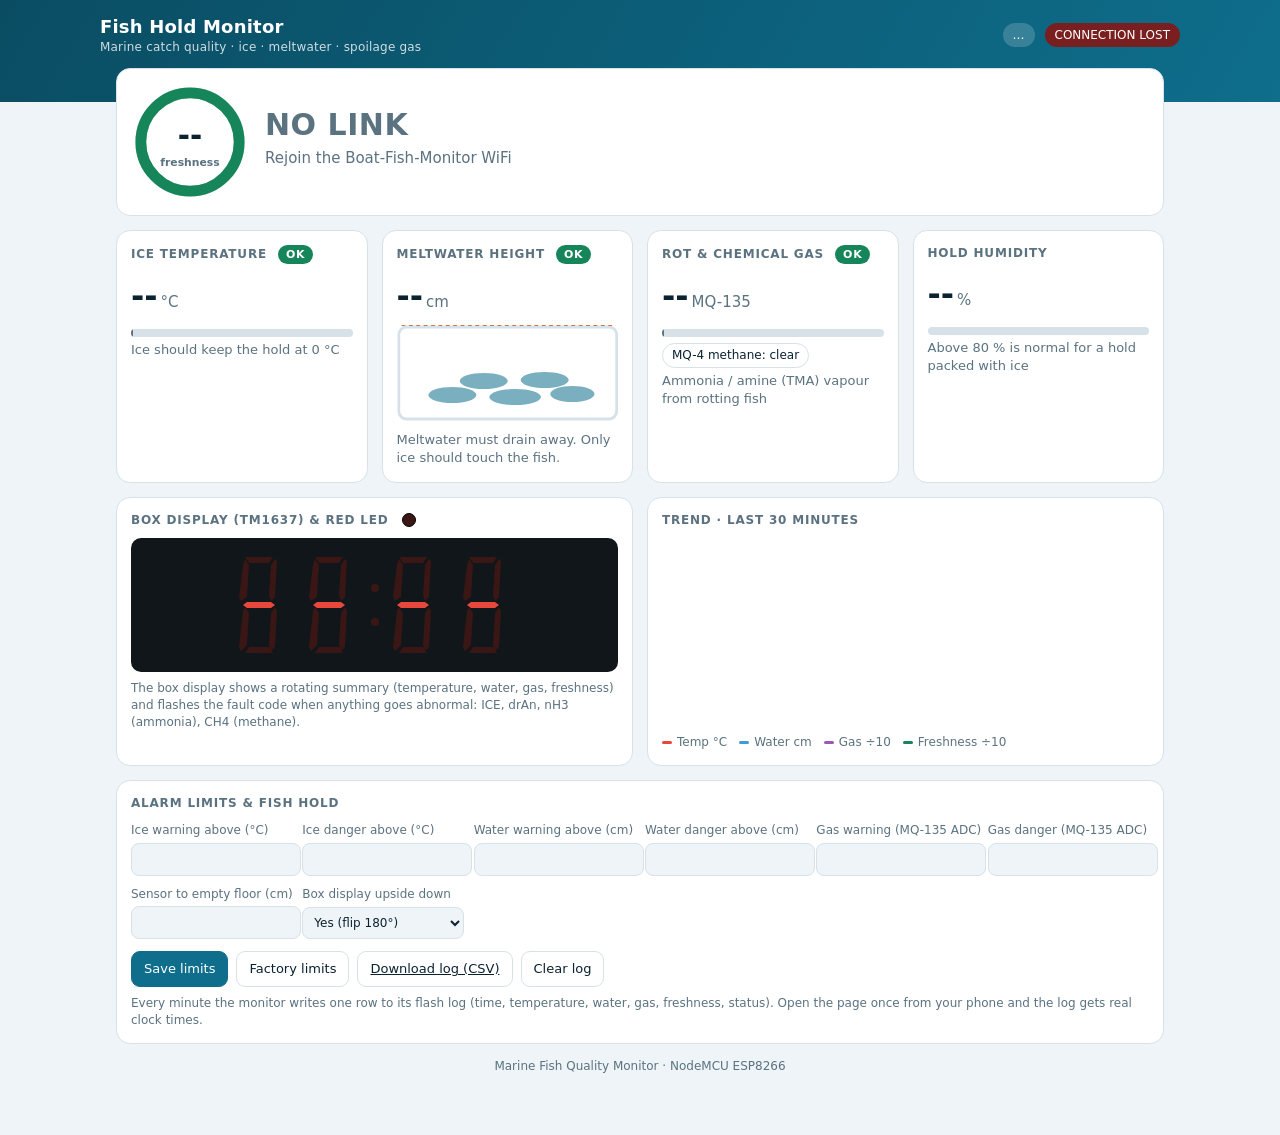
==== commit a5496c51: "Match code and reports to the current hardware; robotics link v2 Electronics: HazardGuard C3 is now " ====
--- a/iot/fish_quality_monitor/dashboard/index.html
+++ b/iot/fish_quality_monitor/dashboard/index.html
@@ -46,6 +46,7 @@
 .bar i{position:absolute;left:0;top:0;bottom:0;border-radius:9px;background:var(--sea);transition:width .5s}
 .bar u{position:absolute;top:-2px;bottom:-2px;width:2px;background:var(--ink);opacity:.35}
 .hold{width:100%;height:96px;margin-top:6px}
+[hidden]{display:none!important}
 .chip{display:inline-block;font-size:12px;padding:3px 9px;border-radius:99px;border:1px solid var(--line);margin:6px 6px 0 0}
 .chip.on{background:var(--bad);color:#fff;border-color:var(--bad)}
 .two{display:grid;grid-template-columns:1fr 1fr;gap:14px}
@@ -105,10 +106,10 @@
     </svg>
     <div class="s" id="wS">Meltwater must drain away. Only ice should touch the fish.</div></div>
   <div class="card tile"><h2>Rot &amp; chemical gas <span class="tag" id="gTag">OK</span></h2>
-    <div><span class="v" id="gV">--</span><span class="u">MQ-3</span></div>
+    <div><span class="v" id="gV">--</span><span class="u">MQ-135</span></div>
     <div class="bar"><i id="gBar"></i><u id="gMk1"></u><u id="gMk2"></u></div>
-    <span class="chip" id="mq5">MQ-5 spoilage gas: clear</span><span class="chip" id="wet">Water at fish: no</span>
-    <div class="s" id="gS">Alcohol / amine vapour from rotting fish or chemicals</div></div>
+    <span class="chip" id="mq5">MQ-4 methane: clear</span><span class="chip" id="wet" hidden>Water at fish: no</span>
+    <div class="s" id="gS">Ammonia / amine (TMA) vapour from rotting fish</div></div>
   <div class="card tile"><h2>Hold humidity</h2>
     <div><span class="v" id="hV">--</span><span class="u">%</span></div>
     <div class="bar"><i id="hBar" style="background:var(--water)"></i></div>
@@ -118,7 +119,7 @@
 <section class="two">
   <div class="card"><h2>Box display (TM1637) &amp; red LED <span class="led" id="led"></span></h2>
     <div class="seg"><svg id="segs" viewBox="0 0 300 110"></svg></div>
-    <div class="note">The box display shows a rotating summary (temperature, water, gas, freshness) and flashes the fault code when anything goes abnormal: ICE, drAn, ALCO, rOt.</div></div>
+    <div class="note">The box display shows a rotating summary (temperature, water, gas, freshness) and flashes the fault code when anything goes abnormal: ICE, drAn, nH3 (ammonia), CH4 (methane).</div></div>
   <div class="card"><h2>Trend · last 30 minutes</h2><canvas id="chart"></canvas>
     <div class="legend"><span style="--c:#e8483b">Temp °C</span><span style="--c:#3d9bd6">Water cm</span><span style="--c:#9b59b6">Gas ÷10</span><span style="--c:#16865a">Freshness ÷10</span></div></div>
 </section>
@@ -129,8 +130,8 @@
     <label>Ice danger above (°C)<input id="cTd" type="number" step="0.5"></label>
     <label>Water warning above (cm)<input id="cWw" type="number" step="0.5"></label>
     <label>Water danger above (cm)<input id="cWd" type="number" step="0.5"></label>
-    <label>Gas warning (MQ-3 ADC)<input id="cGw" type="number" step="10"></label>
-    <label>Gas danger (MQ-3 ADC)<input id="cGd" type="number" step="10"></label>
+    <label>Gas warning (MQ-135 ADC)<input id="cGw" type="number" step="10"></label>
+    <label>Gas danger (MQ-135 ADC)<input id="cGd" type="number" step="10"></label>
     <label>Sensor to empty floor (cm)<input id="cDepth" type="number" step="1"></label>
     <label>Box display upside down<select id="cFlip" style="font:inherit;padding:7px;border-radius:8px;border:1px solid var(--line);background:var(--bg);color:var(--ink)"><option value="1">Yes (flip 180°)</option><option value="0">No</option></select></label>
   </div>
@@ -147,9 +148,9 @@
   <div id="manual">
     <label class="sl">Ice temperature<input type="range" id="sT" min="-2" max="12" step="0.5"><output id="oT"></output></label>
     <label class="sl">Meltwater height<input type="range" id="sW" min="0" max="12" step="0.5"><output id="oW"></output></label>
-    <label class="sl">MQ-3 gas<input type="range" id="sG" min="0" max="1023" step="1"><output id="oG"></output></label>
+    <label class="sl">MQ-135 gas<input type="range" id="sG" min="0" max="1023" step="1"><output id="oG"></output></label>
     <label class="sl">Humidity<input type="range" id="sH" min="30" max="100" step="1"><output id="oH"></output></label>
-    <div class="tg"><button id="bRot">MQ-5 spoilage gas</button><button id="bWet">Water at fish (probe wet)</button></div>
+    <div class="tg"><button id="bRot">MQ-4 methane</button><button id="bWet" hidden>Water at fish (probe wet)</button></div>
     <div class="tg" style="margin-top:10px"><button class="btn" data-p="fresh">Fresh catch</button><button class="btn" data-p="melt">Ice melting</button><button class="btn" data-p="clog">Drain blocked</button><button class="btn" data-p="rot">Rotten fish</button><button class="btn" data-p="chem">Chemical used</button></div>
   </div>
   <div class="note" id="simNote"></div>
@@ -164,8 +165,8 @@
 if(standalone)enterSim();
 
 /* ---------- offline twin of the firmware (used when the page is opened without the board) ---------- */
-const twin={t0:Date.now(),cfg:{depth:40,tw:1,td:4,ww:2,wd:5,gw:350,gd:550,flip:1},sim:1,story:0,
- man:{t:0.5,h:92,w:0.8,g:190,r:false,wet:false},hist:[],lastH:0,
+const twin={t0:Date.now(),cfg:{depth:40,tw:1,td:4,ww:2,wd:5,gw:550,gd:750,flip:1},sim:1,story:0,
+ man:{t:0.5,h:92,w:0.8,g:420,r:false,wet:false},hist:[],lastH:0,
  up(){return (Date.now()-this.t0)/1000},
  ramp(t,a,b,x,y){if(t<=a)return x;if(t>=b)return y;const k=(t-a)/(b-a);return x+(y-x)*k*k*(3-2*k)},
  n(a){return (Math.random()*2-1)*a},
@@ -174,13 +175,13 @@
   if(!this.story){const m=this.man;r={temp:m.t,hum:m.h,water:m.w,mq3:m.g,mq5:m.r,wet:m.wet}}
   else{const t=this.up()%240,R=this.ramp.bind(this);let T=R(t,40,80,.4,3);if(t>=80)T=R(t,80,130,3,2);if(t>=150)T=R(t,150,195,2,5.5);if(t>=200)T=R(t,200,225,5.5,.4);
    let W=R(t,40,80,.8,1.8);if(t>=80)W=R(t,80,125,1.8,7);if(t>=130)W=R(t,130,145,7,1);if(t>=200)W=R(t,200,215,1,.8);
-   let G=190;if(t>=150)G=R(t,150,195,190,640);if(t>=200)G=R(t,200,220,640,190);
-   W=Math.max(0,W+this.n(.15));r={temp:T+this.n(.15),hum:91+this.n(2),water:W,mq3:Math.round(G+this.n(8)),mq5:t>=178&&t<205,wet:W>3}}
+   let G=420;if(t>=150)G=R(t,150,195,420,860);if(t>=200)G=R(t,200,220,860,420);
+   W=Math.max(0,W+this.n(.15));r={temp:T+this.n(.15),hum:91+this.n(2),water:W,mq3:Math.round(G+this.n(8)),mq5:t>=178&&t<205,wet:false}}
   const lv=(v,w,d)=>v>d?"danger":v>w?"warn":"ok",o={ok:0,warn:1,danger:2};
   let tL=lv(r.temp,c.tw,c.td),wL=lv(r.water,c.ww,c.wd);if(r.wet&&wL==="ok")wL="warn";
   let gL=lv(r.mq3,c.gw,c.gd);let a=0;if(tL!=="ok")a|=1;if(wL!=="ok")a|=2;if(gL!=="ok")a|=4;if(r.mq5){a|=8;gL="danger"}
   const L=["ok","warn","danger"][Math.max(o[tL],o[wL],o[gL])];
-  let s=100;if(r.temp>0)s-=r.temp*6;if(r.water>c.ww)s-=(r.water-c.ww)*10;if(r.wet)s-=8;if(r.mq3>220)s-=(r.mq3-220)/7;if(r.mq5)s-=25;
+  let s=100;if(r.temp>0)s-=r.temp*6;if(r.water>c.ww)s-=(r.water-c.ww)*10;if(r.wet)s-=8;if(r.mq3>420)s-=(r.mq3-420)/7;if(r.mq5)s-=25;
   s=Math.max(0,Math.min(100,Math.round(s)));
   const now=Date.now();if(now-this.lastH>=10000||!this.hist.length){this.lastH=now;this.hist.push([Math.round(r.temp*10),Math.round(r.water*10),r.mq3,s,(r.wet?1:0)|(r.mq5?2:0)|(o[L]<<2)|16]);if(this.hist.length>180)this.hist.shift()}
   return Object.assign(r,{dist:c.depth-r.water,score:s,grade:s>=80?"FRESH":s>=60?"GOOD":s>=40?"CHECK":"SPOILED",level:L,tempLv:tL,waterLv:wL,gasLv:gL,alerts:a,warmup:0,
@@ -188,7 +189,7 @@
  api(path){const u=new URL(path,"http://x/"),q=u.searchParams,c=this.cfg;
   if(u.pathname==="/api/history")return{period:10,p:this.hist};
   if(u.pathname==="/api/settings"){if(q.has("mode")){this.sim=q.get("mode")==="sim"?1:0}if(q.has("story"))this.story=q.get("story")==="1"?1:0;
-   if(q.has("reset"))Object.assign(c,{depth:40,tw:1,td:4,ww:2,wd:5,gw:350,gd:550,flip:1});
+   if(q.has("reset"))Object.assign(c,{depth:40,tw:1,td:4,ww:2,wd:5,gw:550,gd:750,flip:1});
    for(const k of["depth","tw","td","ww","wd","gw","gd","flip"])if(q.has(k))c[k]=+q.get(k)}
   if(u.pathname==="/api/sim"){const m=this.man;for(const[k,f]of[["t","t"],["h","h"],["w","w"],["g","g"]])if(q.has(k))m[f]=+q.get(k);
    if(q.has("r"))m.r=q.get("r")==="1";if(q.has("wet"))m.wet=q.get("wet")==="1";this.sim=1;this.story=0}
@@ -211,13 +212,13 @@
 function segFrame(){
   if(!D){segShow("----");return}
   const ms=Date.now(),f=D,tmp=f.temp==null?"E-dH":pad(Math.max(-9,Math.min(99,Math.round(f.temp))),2)+"*C",
-   wat=f.water==null?"E-US":"H"+pad(Math.min(999,Math.round(f.water)),3),gas=f.mq3==null?"E-AL":"AL"+pad(Math.min(99,Math.floor(f.mq3*100/1024)),2),
+   wat=f.water==null?"E-US":"H"+pad(Math.min(999,Math.round(f.water)),3),gas=f.mq3==null?"E-nH":"nH"+pad(Math.min(99,Math.floor(f.mq3*100/1024)),2),
    sc=f.score>=100?"F100":"Fr"+pad(f.score,2);
   if(f.warmup>0&&!(f.alerts&~AL.SENSOR)){segShow(Math.floor(ms/1500)%2?"PrE ":pad(f.warmup,4));return}
   if(!f.alerts){segShow([tmp,wat,gas,sc][Math.floor(ms/2500)%4]);return}
   const list=[0,1,2,3,4].filter(i=>f.alerts&(1<<i)),slot=Math.floor(ms/1200),w=list[Math.floor(slot/2)%list.length],val=slot%2;
   if(ms%500>=330){segShow("    ");return}
-  segShow([val?tmp:"ICE ",val?wat:"drAn",val?gas:"ALCO",val?"GAS ":"rOt ",f.temp==null?tmp:f.water==null?wat:gas][w]);
+  segShow([val?tmp:"ICE ",val?wat:"drAn",val?gas:"nH3 ",val?"GAS ":"CH4 ",f.temp==null?tmp:f.water==null?wat:gas][w]);
 }
 setInterval(segFrame,100);
 setInterval(()=>{if(!D)return;const ms=Date.now(),l=D.level;$("led").classList.toggle("on",l==="danger"?ms%200<100:l==="warn"?ms%1000<500:D.warmup>0?ms%2000<60:false)},50);
@@ -233,11 +234,11 @@
   $("ring").style.stroke=f.score>=60?"var(--ok)":f.score>=40?"var(--warn)":"var(--bad)";
   $("grade").textContent=f.grade;$("grade").style.color=col[f.level];
   const A=[];
-  if(f.alerts&AL.ROT)A.push(["danger","Spoilage gas","MQ-5 tripped. Fish may be rotting. Inspect the catch and remove spoiled fish."]);
-  if(f.alerts&AL.ALCO)A.push([f.gasLv==="danger"?"danger":"warn","Alcohol / chemical vapour",f.gasLv==="danger"?"Strong vapour: rotten fish or a chemical preservative used on the catch.":"Vapour rising. Early spoilage. Check the catch soon."]);
+  if(f.alerts&AL.ROT)A.push(["danger","Methane","MQ-4 tripped: decomposition gas in the hold. Fish may be rotting. Inspect the catch and remove spoiled fish."]);
+  if(f.alerts&AL.ALCO)A.push([f.gasLv==="danger"?"danger":"warn","Ammonia / amines",f.gasLv==="danger"?"Strong ammonia smell: the fish are rotting. Inspect the catch now.":"Ammonia rising. Early spoilage. Check the catch soon."]);
   if(f.alerts&AL.DRAIN)A.push([f.waterLv,"Meltwater",f.waterLv==="danger"?"Water "+fmt(f.water,1)+" cm. The drain outlet is blocked. Open it now, the fish are soaking.":(f.wet?"Water has reached the fish. Check the drain outlet.":"Water building up ("+fmt(f.water,1)+" cm). The drain is slowing.")]);
   if(f.alerts&AL.ICE)A.push([f.tempLv,"Ice",f.tempLv==="danger"?"Hold at "+fmt(f.temp,1)+" °C. No ice left. Add crushed ice immediately.":"Above 0 °C. The ice is melting. Top up the ice."]);
-  if(f.alerts&AL.SENSOR)A.push(["warn","Sensor check",["temp","water","mq3"].filter(k=>f[k]==null).map(k=>({temp:"DHT11",water:"ultrasonic",mq3:"MQ-3"})[k]).join(", ")+" not answering. Check the wiring (see CONNECTIONS.md)."]);
+  if(f.alerts&AL.SENSOR)A.push(["warn","Sensor check",["temp","water","mq3"].filter(k=>f[k]==null).map(k=>({temp:"DHT11",water:"ultrasonic",mq3:"MQ-135"})[k]).join(", ")+" not answering. Check the wiring (see CONNECTIONS.md)."]);
   $("alerts").innerHTML=A.length?A.map(a=>`<li class="a-${a[0]}"><b>${a[1]}</b><span>${a[2]}</span></li>`).join(""):`<li class="a-ok"><b>All good</b><span>Ice is holding, the drain is clear and no spoilage gas.</span></li>`;
   $("advice").textContent=f.warmup>0?"Gas sensors warming up: "+f.warmup+" s":f.level==="ok"?"Catch is in good condition":f.level==="warn"?"Something needs attention":"Act now to save the catch";
   $("phase").textContent=f.sim?(f.story?"Simulator · voyage story: "+f.phase:"Simulator · manual values"):"";
@@ -255,7 +256,7 @@
   tag($("gTag"),f.gasLv,f.mq3==null);$("gV").textContent=f.mq3==null?"--":f.mq3;
   $("gBar").style.width=f.mq3==null?0:pct(f.mq3,0,1023)+"%";$("gBar").style.background=col[f.gasLv];
   $("gMk1").style.left=pct(c.gw,0,1023)+"%";$("gMk2").style.left=pct(c.gd,0,1023)+"%";
-  $("mq5").className="chip"+(f.mq5?" on":"");$("mq5").textContent="MQ-5 spoilage gas: "+(f.mq5?"DETECTED":"clear");
+  $("mq5").className="chip"+(f.mq5?" on":"");$("mq5").textContent="MQ-4 methane: "+(f.mq5?"DETECTED":"clear");
   $("wet").className="chip"+(f.wet?" on":"");$("wet").textContent="Water at fish: "+(f.wet?"YES":"no");
   $("hV").textContent=fmt(f.hum,0);$("hBar").style.width=f.hum==null?0:f.hum+"%";
   // mode
@@ -290,11 +291,11 @@
 
 /* ---------- controls ---------- */
 async function send(path){try{D=await api(path);render()}catch(e){}}
-const PRESET={fresh:[0.5,0.8,190,92,0,0],melt:[3,1.8,200,90,0,0],clog:[2,7,210,95,0,1],rot:[6,1.5,640,88,1,0],chem:[0.5,0.8,600,92,0,0]};
+const PRESET={fresh:[0.5,0.8,420,92,0,0],melt:[3,1.8,430,90,0,0],clog:[2,7,440,95,0,0],rot:[6,1.5,860,88,1,0],chem:[0.5,0.8,800,92,0,0]};
 document.querySelectorAll("[data-p]").forEach(b=>b.onclick=()=>{const p=PRESET[b.dataset.p];editing=0;send(`/api/sim?t=${p[0]}&w=${p[1]}&g=${p[2]}&h=${p[3]}&r=${p[4]}&wet=${p[5]}`)});
 document.querySelectorAll("#modeTabs button").forEach(b=>b.onclick=()=>{const m=b.dataset.m;
   if(m==="story")send("/api/settings?mode=sim&story=1");
-  else send("/api/sim?t="+(D&&D.temp!=null?D.temp:0.5)+"&w="+(D&&D.water!=null?D.water:1)+"&g="+(D&&D.mq3!=null?D.mq3:190)+"&h="+(D&&D.hum!=null?D.hum:90))});
+  else send("/api/sim?t="+(D&&D.temp!=null?D.temp:0.5)+"&w="+(D&&D.water!=null?D.water:1)+"&g="+(D&&D.mq3!=null?D.mq3:420)+"&h="+(D&&D.hum!=null?D.hum:90))});
 let simTimer;
 function pushSim(){editing=Date.now();showOut();clearTimeout(simTimer);simTimer=setTimeout(()=>send("/api/sim?t="+$("sT").value+"&w="+$("sW").value+"&g="+$("sG").value+"&h="+$("sH").value),120)}
 ["sT","sW","sG","sH"].forEach(id=>$(id).addEventListener("input",pushSim));
